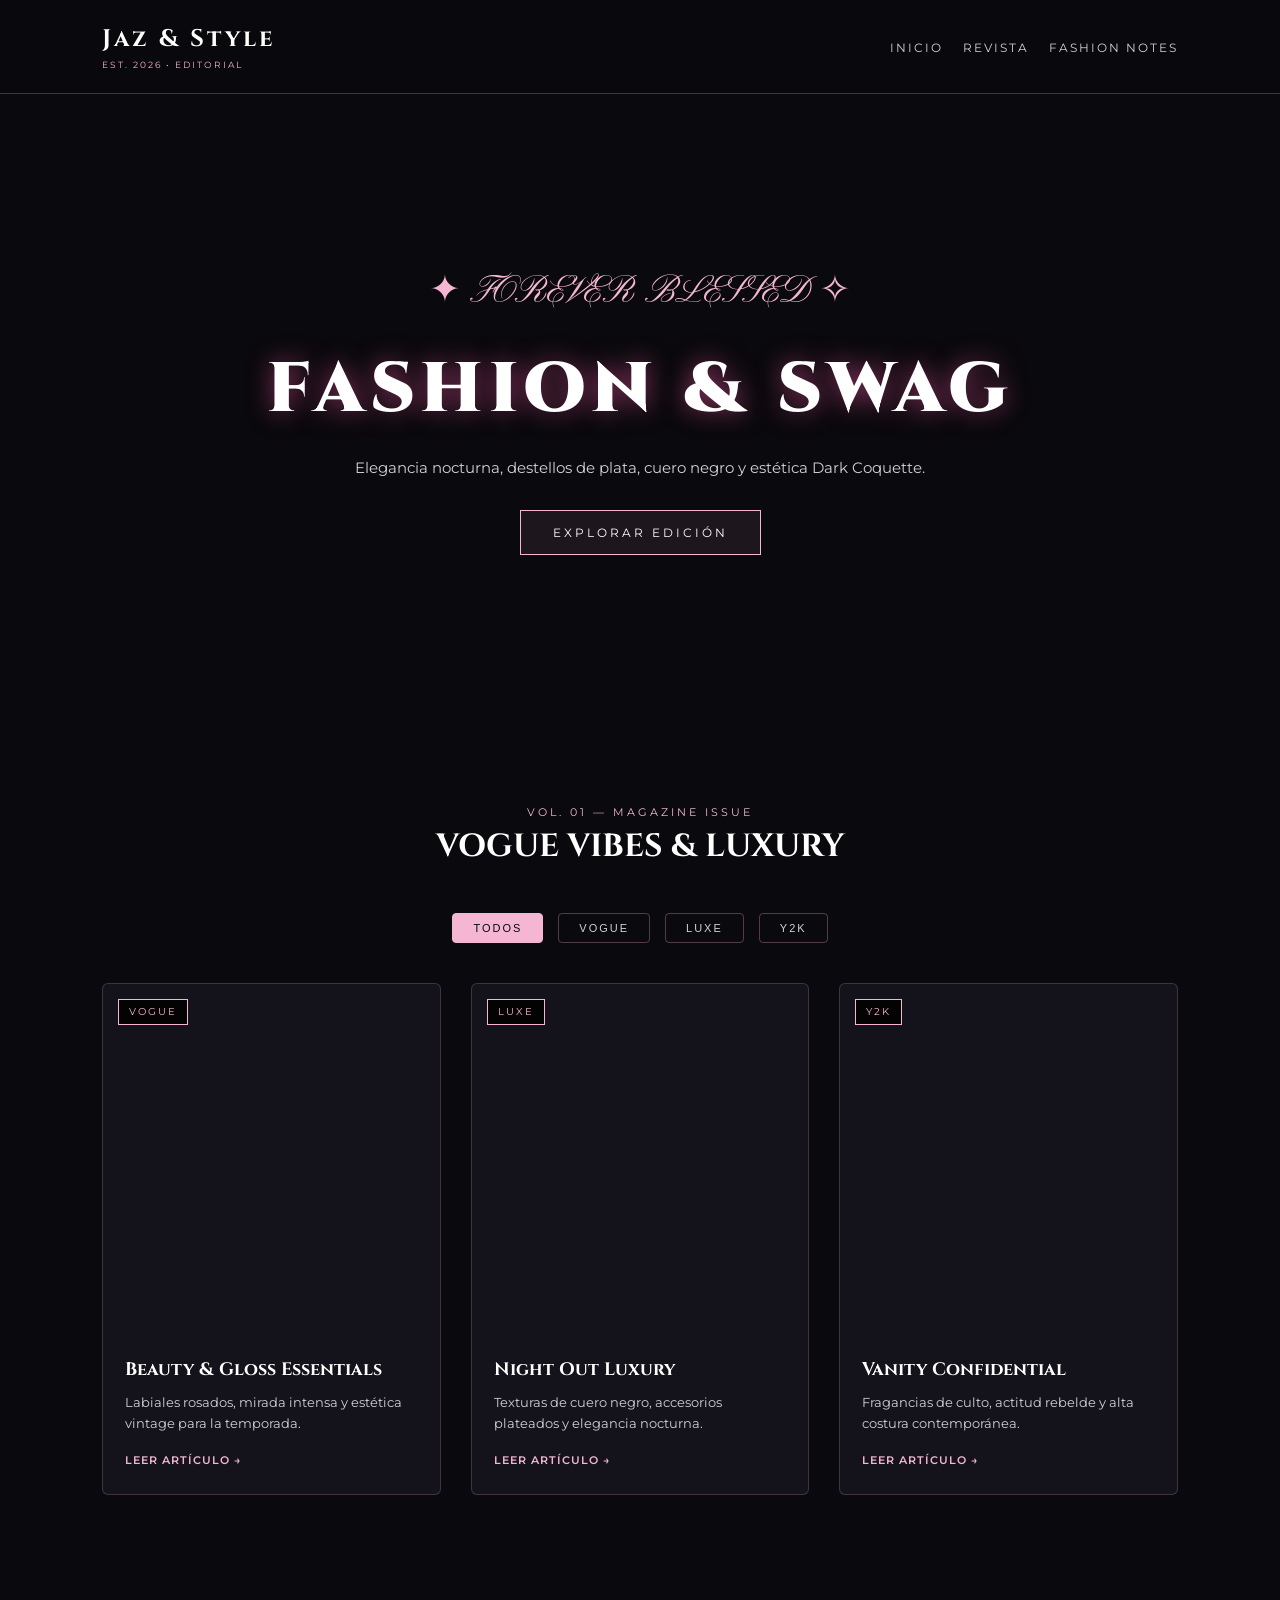
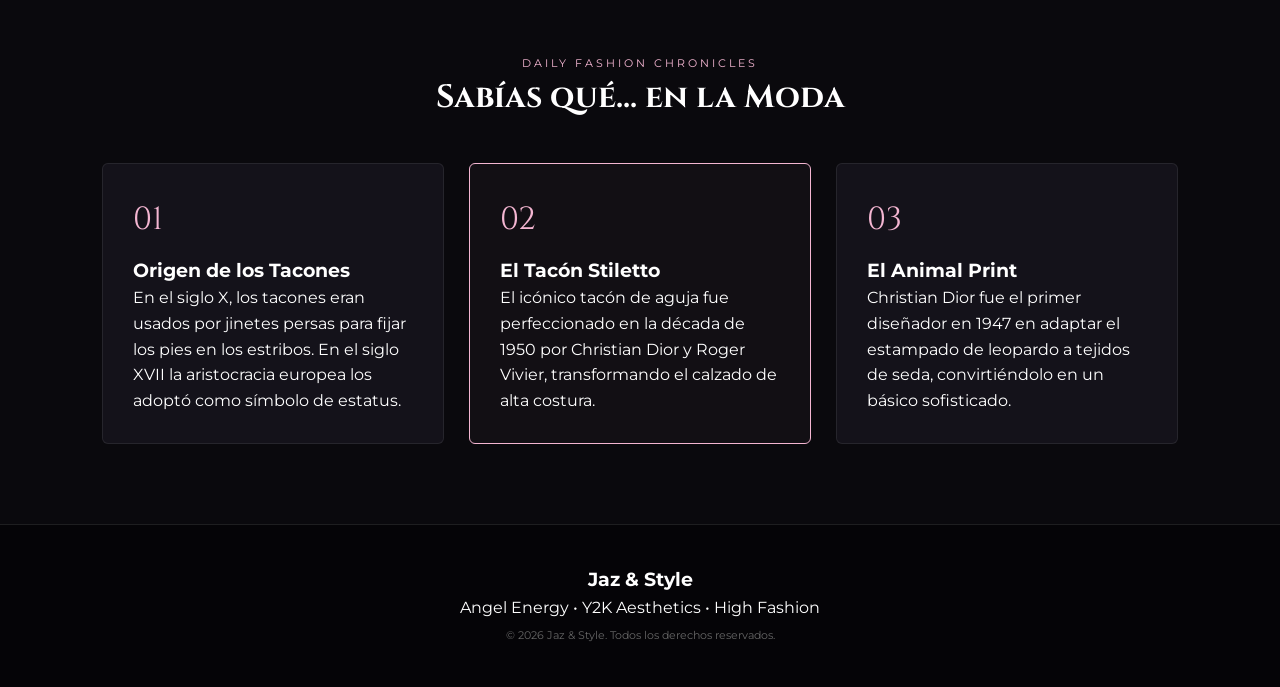
==== index.html @ 1ca47b01 "Primer commit - Jaz & Style" ====
<!DOCTYPE html>
<html lang="es">
<head>
    <meta charset="UTF-8">
    <meta name="viewport" content="width=device-width, initial-scale=1.0">
    <title>Jaz & Style | Editorial & Luxe</title>
    <link rel="stylesheet" href="estilos.css">
</head>
<body>

    <!-- NAVEGACIÓN -->
    <header>
        <div class="brand">
            <h2>Jaz & Style</h2>
            <span>EST. 2026 • EDITORIAL</span>
        </div>
        <nav>
            <ul>
                <li><a href="index.html">Inicio</a></li>
                <li><a href="#editorial">Revista</a></li>
                <li><a href="#fashion-facts">Fashion Notes</a></li>
            </ul>
        </nav>
    </header>

    <!-- HERO BANNER -->
    <section id="hero" class="hero">
        <div class="hero-content">
            <span class="tagline">✦ FOREVER BLESSED ✧</span>
            <h1>FASHION & SWAG</h1>
            <p>Elegancia nocturna, destellos de plata, cuero negro y estética Dark Coquette.</p>
            <a href="#editorial" class="btn-luxe">Explorar Edición</a>
        </div>
    </section>

    <!-- SECCIÓN REVISTA CON ENLACES FUNCIONALES -->
    <section id="editorial" class="editorial">
        <div class="section-title">
            <span>VOL. 01 — MAGAZINE ISSUE</span>
            <h2>VOGUE VIBES & LUXURY</h2>
        </div>

        <!-- Filtros interactivos -->
        <div class="filter-container">
            <button class="filter-btn active" data-filter="all">Todos</button>
            <button class="filter-btn" data-filter="vogue">Vogue</button>
            <button class="filter-btn" data-filter="luxe">Luxe</button>
            <button class="filter-btn" data-filter="y2k">Y2K</button>
        </div>

        <div class="editorial-grid">
            <!-- TARJETA 1 -->
            <article class="card-magazine" data-category="vogue">
                <a href="articulo-beauty.html" class="card-link">
                    <div class="tag-vogue">VOGUE</div>
                    <div class="card-img" style="background-image: url('https://images.unsplash.com/photo-1596462502278-27bfdc403348?q=80&w=800');"></div>
                    <div class="card-info">
                        <h3>Beauty & Gloss Essentials</h3>
                        <p>Labiales rosados, mirada intensa y estética vintage para la temporada.</p>
                        <span class="read-more">Leer artículo →</span>
                    </div>
                </a>
            </article>

            <!-- TARJETA 2 -->
            <article class="card-magazine" data-category="luxe">
                <a href="articulo-luxury.html" class="card-link">
                    <div class="tag-vogue">LUXE</div>
                    <div class="card-img" style="background-image: url('https://images.unsplash.com/photo-1584917865442-de89df76afd3?q=80&w=800');"></div>
                    <div class="card-info">
                        <h3>Night Out Luxury</h3>
                        <p>Texturas de cuero negro, accesorios plateados y elegancia nocturna.</p>
                        <span class="read-more">Leer artículo →</span>
                    </div>
                </a>
            </article>

            <!-- TARJETA 3 -->
            <article class="card-magazine" data-category="y2k">
                <a href="articulo-vanity.html" class="card-link">
                    <div class="tag-vogue">Y2K</div>
                    <div class="card-img" style="background-image: url('https://images.unsplash.com/photo-1547887537-6158d64c35b3?q=80&w=800');"></div>
                    <div class="card-info">
                        <h3>Vanity Confidential</h3>
                        <p>Fragancias de culto, actitud rebelde y alta costura contemporánea.</p>
                        <span class="read-more">Leer artículo →</span>
                    </div>
                </a>
            </article>
        </div>
    </section>

    <!-- FASHION FACTS -->
    <section id="fashion-facts" class="fashion-facts">
        <div class="section-title">
            <span>DAILY FASHION CHRONICLES</span>
            <h2>Sabías qué... en la Moda</h2>
        </div>

        <div class="facts-container">
            <div class="fact-card">
                <div class="fact-number">01</div>
                <h3>Origen de los Tacones</h3>
                <p>En el siglo X, los tacones eran usados por jinetes persas para fijar los pies en los estribos. En el siglo XVII la aristocracia europea los adoptó como símbolo de estatus.</p>
            </div>

            <div class="fact-card highlight">
                <div class="fact-number">02</div>
                <h3>El Tacón Stiletto</h3>
                <p>El icónico tacón de aguja fue perfeccionado en la década de 1950 por Christian Dior y Roger Vivier, transformando el calzado de alta costura.</p>
            </div>

            <div class="fact-card">
                <div class="fact-number">03</div>
                <h3>El Animal Print</h3>
                <p>Christian Dior fue el primer diseñador en 1947 en adaptar el estampado de leopardo a tejidos de seda, convirtiéndolo en un básico sofisticado.</p>
            </div>
        </div>
    </section>

    <!-- FOOTER -->
    <footer>
        <h3>Jaz & Style</h3>
        <p>Angel Energy • Y2K Aesthetics • High Fashion</p>
        <span class="copy">&copy; 2026 Jaz & Style. Todos los derechos reservados.</span>
    </footer>

    <script src="script.js"></script>
</body>
</html>
---- estilos.css ----
@import url('https://fonts.googleapis.com/css2?family=Cinzel:wght@500;700;900&family=Montserrat:wght@300;400;600;700&family=Pinyon+Script&display=swap');

:root {
    --bg-dark: #0a090d;
    --bg-card: #14121a;
    --accent-pink: #f4b6d2;
    --text-white: #ffffff;
    --text-gray: #d1d1d6;
}

* {
    margin: 0;
    padding: 0;
    box-sizing: border-box;
}

body {
    background-color: var(--bg-dark);
    color: var(--text-white);
    font-family: 'Montserrat', sans-serif;
    line-height: 1.6;
}

/* Header */
header {
    display: flex;
    justify-content: space-between;
    align-items: center;
    padding: 20px 8%;
    background: rgba(10, 9, 13, 0.95);
    position: sticky;
    top: 0;
    z-index: 100;
    border-bottom: 1px solid rgba(244, 182, 210, 0.25);
}

.brand h2 {
    font-family: 'Cinzel', serif;
    font-size: 24px;
    letter-spacing: 3px;
}

.brand span {
    font-size: 9px;
    letter-spacing: 2px;
    color: var(--accent-pink);
    display: block;
}

nav ul {
    display: flex;
    list-style: none;
    gap: 20px;
}

nav a {
    color: var(--text-gray);
    text-decoration: none;
    font-size: 12px;
    text-transform: uppercase;
    letter-spacing: 2px;
    transition: 0.3s;
}

nav a:hover {
    color: var(--accent-pink);
}

/* Hero Section */
.hero {
    height: 70vh;
    display: flex;
    align-items: center;
    justify-content: center;
    text-align: center;
    background: linear-gradient(180deg, rgba(10,9,13,0.4) 0%, rgba(10,9,13,1) 100%), 
                url('https://images.unsplash.com/photo-1518895949257-7621c3c786d7?q=80&w=1600') center/cover;
    padding: 0 20px;
}

.hero-content .tagline {
    font-family: 'Pinyon Script', cursive;
    font-size: 38px;
    color: var(--accent-pink);
    display: block;
}

.hero-content h1 {
    font-family: 'Cinzel', serif;
    font-size: clamp(36px, 6vw, 70px);
    font-weight: 900;
    letter-spacing: 6px;
    text-shadow: 0 0 25px rgba(224, 82, 151, 0.6);
    margin: 10px 0;
}

.hero-content p {
    color: var(--text-gray);
    font-size: 15px;
    max-width: 600px;
    margin: 0 auto 30px;
}

.btn-luxe {
    display: inline-block;
    padding: 12px 32px;
    border: 1px solid var(--accent-pink);
    color: var(--text-white);
    text-decoration: none;
    font-size: 12px;
    letter-spacing: 3px;
    text-transform: uppercase;
    background: rgba(244, 182, 210, 0.08);
    transition: 0.3s;
}

.btn-luxe:hover {
    background: var(--accent-pink);
    color: var(--bg-dark);
    box-shadow: 0 0 20px rgba(244, 182, 210, 0.4);
}

/* Sección Revista */
.editorial, .fashion-facts {
    padding: 80px 8%;
}

.section-title {
    text-align: center;
    margin-bottom: 40px;
}

.section-title span {
    font-size: 11px;
    letter-spacing: 3px;
    color: var(--accent-pink);
    display: block;
}

.section-title h2 {
    font-family: 'Cinzel', serif;
    font-size: 32px;
}

/* Filtros */
.filter-container {
    display: flex;
    justify-content: center;
    gap: 15px;
    margin-bottom: 40px;
}

.filter-btn {
    background: transparent;
    border: 1px solid rgba(244, 182, 210, 0.3);
    color: var(--text-gray);
    padding: 8px 20px;
    font-size: 11px;
    letter-spacing: 2px;
    text-transform: uppercase;
    cursor: pointer;
    border-radius: 4px;
    transition: 0.3s;
}

.filter-btn:hover, .filter-btn.active {
    background: var(--accent-pink);
    color: var(--bg-dark);
    border-color: var(--accent-pink);
}

/* Tarjetas y Enlaces */
.editorial-grid {
    display: grid;
    grid-template-columns: repeat(auto-fit, minmax(280px, 1fr));
    gap: 30px;
}

.card-magazine {
    background: var(--bg-card);
    border: 1px solid rgba(244, 182, 210, 0.2);
    border-radius: 6px;
    overflow: hidden;
    position: relative;
    transition: transform 0.3s, border-color 0.3s;
}

.card-magazine:hover {
    transform: translateY(-6px);
    border-color: var(--accent-pink);
}

.card-link {
    text-decoration: none;
    color: inherit;
    display: block;
}

.card-img {
    height: 350px;
    background-size: cover;
    background-position: center;
}

.tag-vogue {
    position: absolute;
    top: 15px;
    left: 15px;
    background: rgba(0, 0, 0, 0.85);
    color: var(--accent-pink);
    font-size: 10px;
    padding: 4px 10px;
    letter-spacing: 2px;
    border: 1px solid var(--accent-pink);
    display: inline-block;
}

.card-info {
    padding: 22px;
}

.card-info h3 {
    font-family: 'Cinzel', serif;
    font-size: 18px;
    margin-bottom: 8px;
}

.card-info p {
    color: var(--text-gray);
    font-size: 13px;
    margin-bottom: 12px;
}

.read-more {
    font-size: 11px;
    color: var(--accent-pink);
    text-transform: uppercase;
    letter-spacing: 1px;
    font-weight: 600;
}

/* Fashion Facts */
.facts-container {
    display: grid;
    grid-template-columns: repeat(auto-fit, minmax(260px, 1fr));
    gap: 25px;
}

.fact-card {
    background: var(--bg-card);
    padding: 30px;
    border: 1px solid rgba(255, 255, 255, 0.08);
    border-radius: 6px;
}

.fact-card.highlight {
    border-color: var(--accent-pink);
    background: rgba(244, 182, 210, 0.03);
}

.fact-number {
    font-family: 'Cinzel', serif;
    font-size: 32px;
    color: var(--accent-pink);
    margin-bottom: 10px;
}

/* Estilos de Pagina de Articulo Individual */
.article-container {
    max-width: 800px;
    margin: 50px auto;
    padding: 0 20px;
}

.article-title {
    font-family: 'Cinzel', serif;
    font-size: 38px;
    margin-top: 15px;
}

.article-subtitle {
    color: var(--text-gray);
    font-size: 13px;
    margin-bottom: 25px;
}

.article-hero-img {
    width: 100%;
    height: 450px;
    background-size: cover;
    background-position: center;
    border-radius: 8px;
    border: 1px solid rgba(244, 182, 210, 0.3);
    margin-bottom: 35px;
}

.article-body {
    font-size: 16px;
    line-height: 1.8;
    color: #e0e0e0;
    margin-bottom: 40px;
}

.article-body .lead {
    font-size: 19px;
    font-weight: 600;
    color: var(--accent-pink);
    margin-bottom: 20px;
}

.article-body h2 {
    font-family: 'Cinzel', serif;
    font-size: 24px;
    margin: 30px 0 10px;
    color: var(--text-white);
}

/* Footer */
footer {
    text-align: center;
    padding: 40px 20px;
    border-top: 1px solid rgba(255, 255, 255, 0.1);
    background: #050407;
}

footer .copy {
    color: #666;
    font-size: 11px;
}
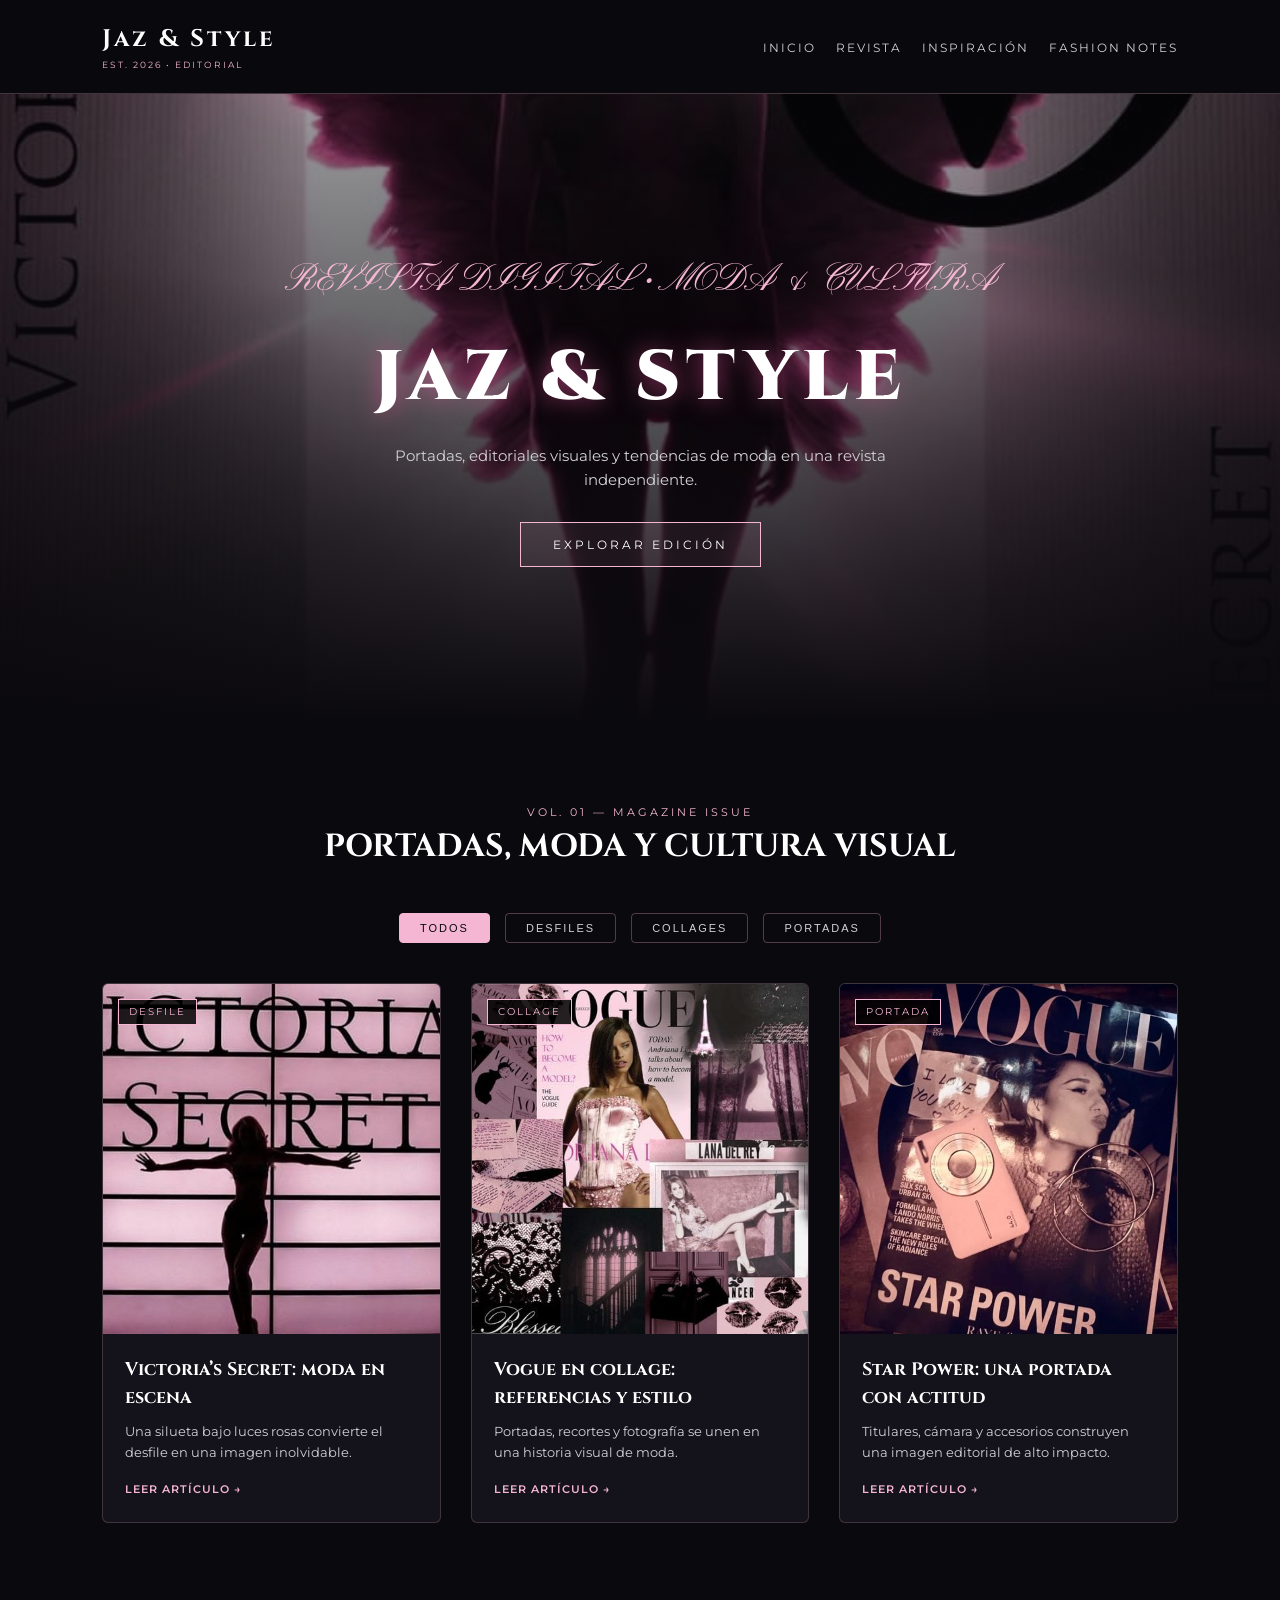
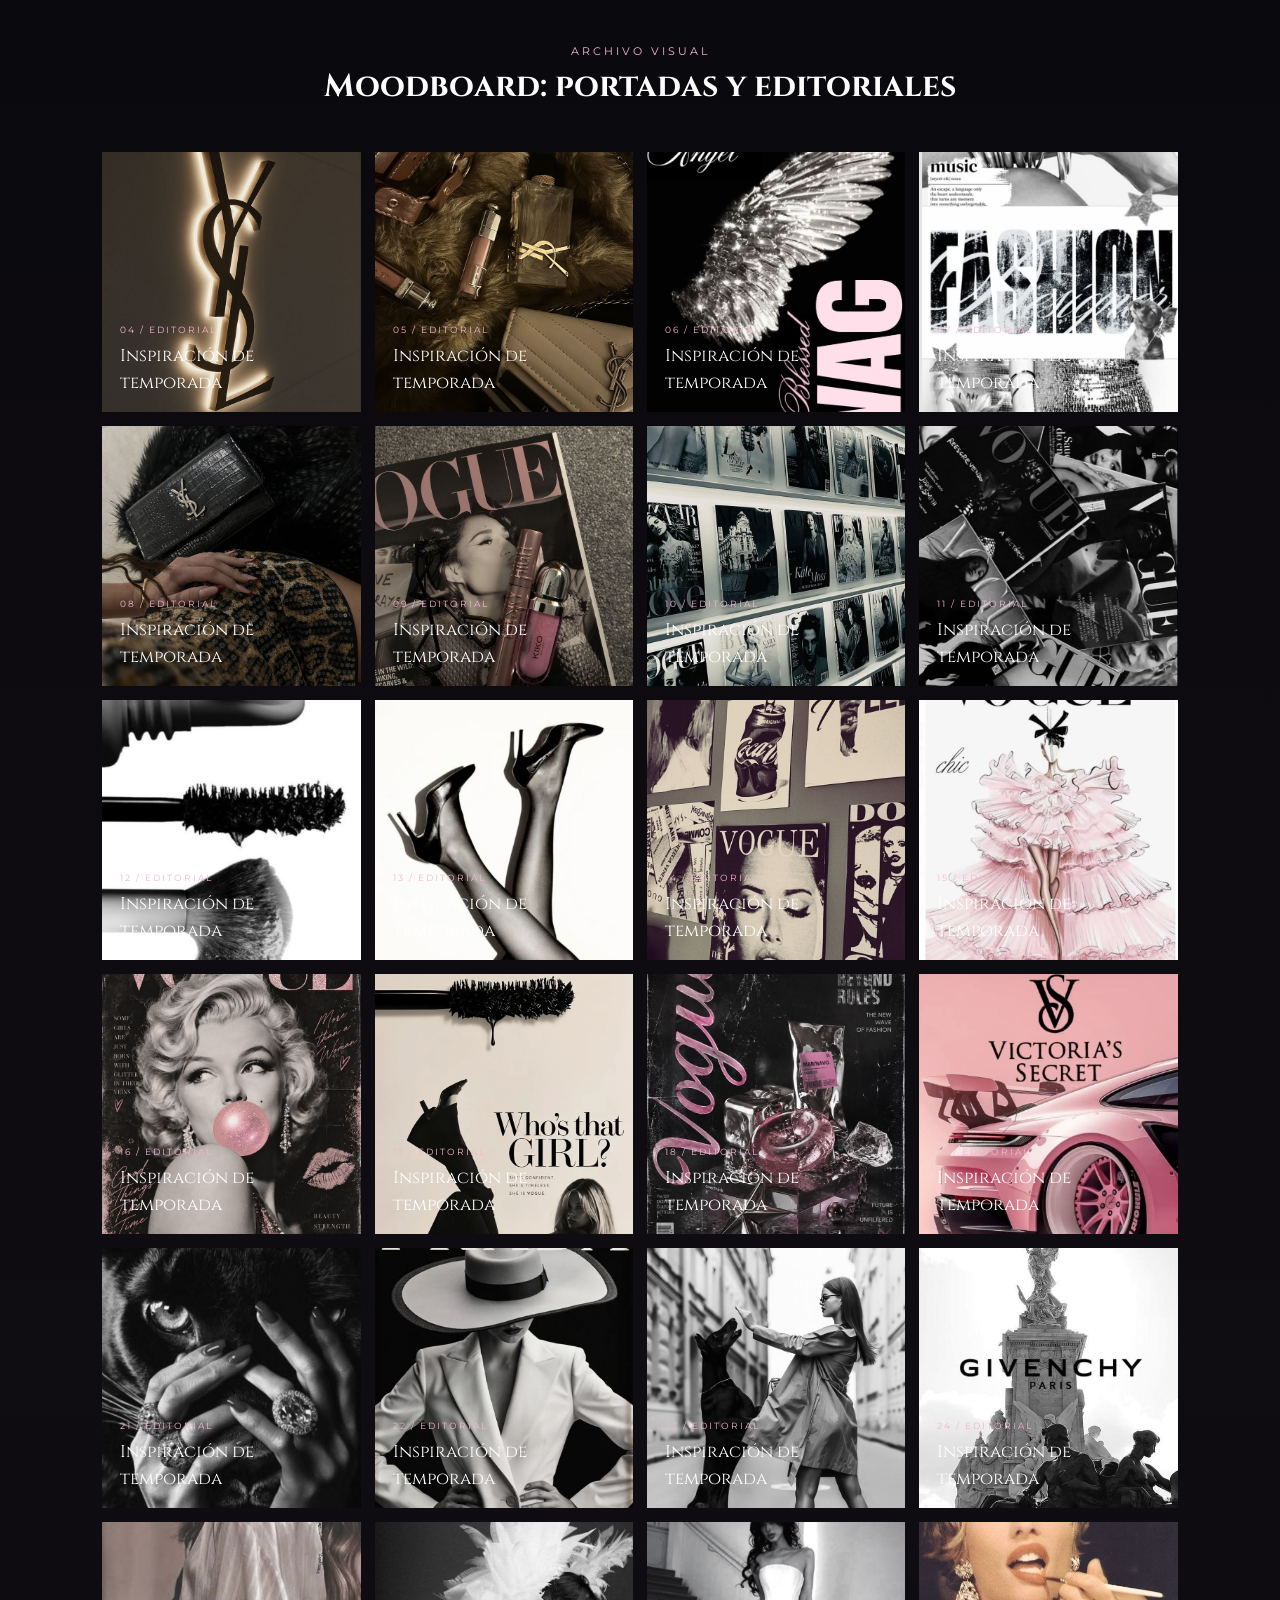
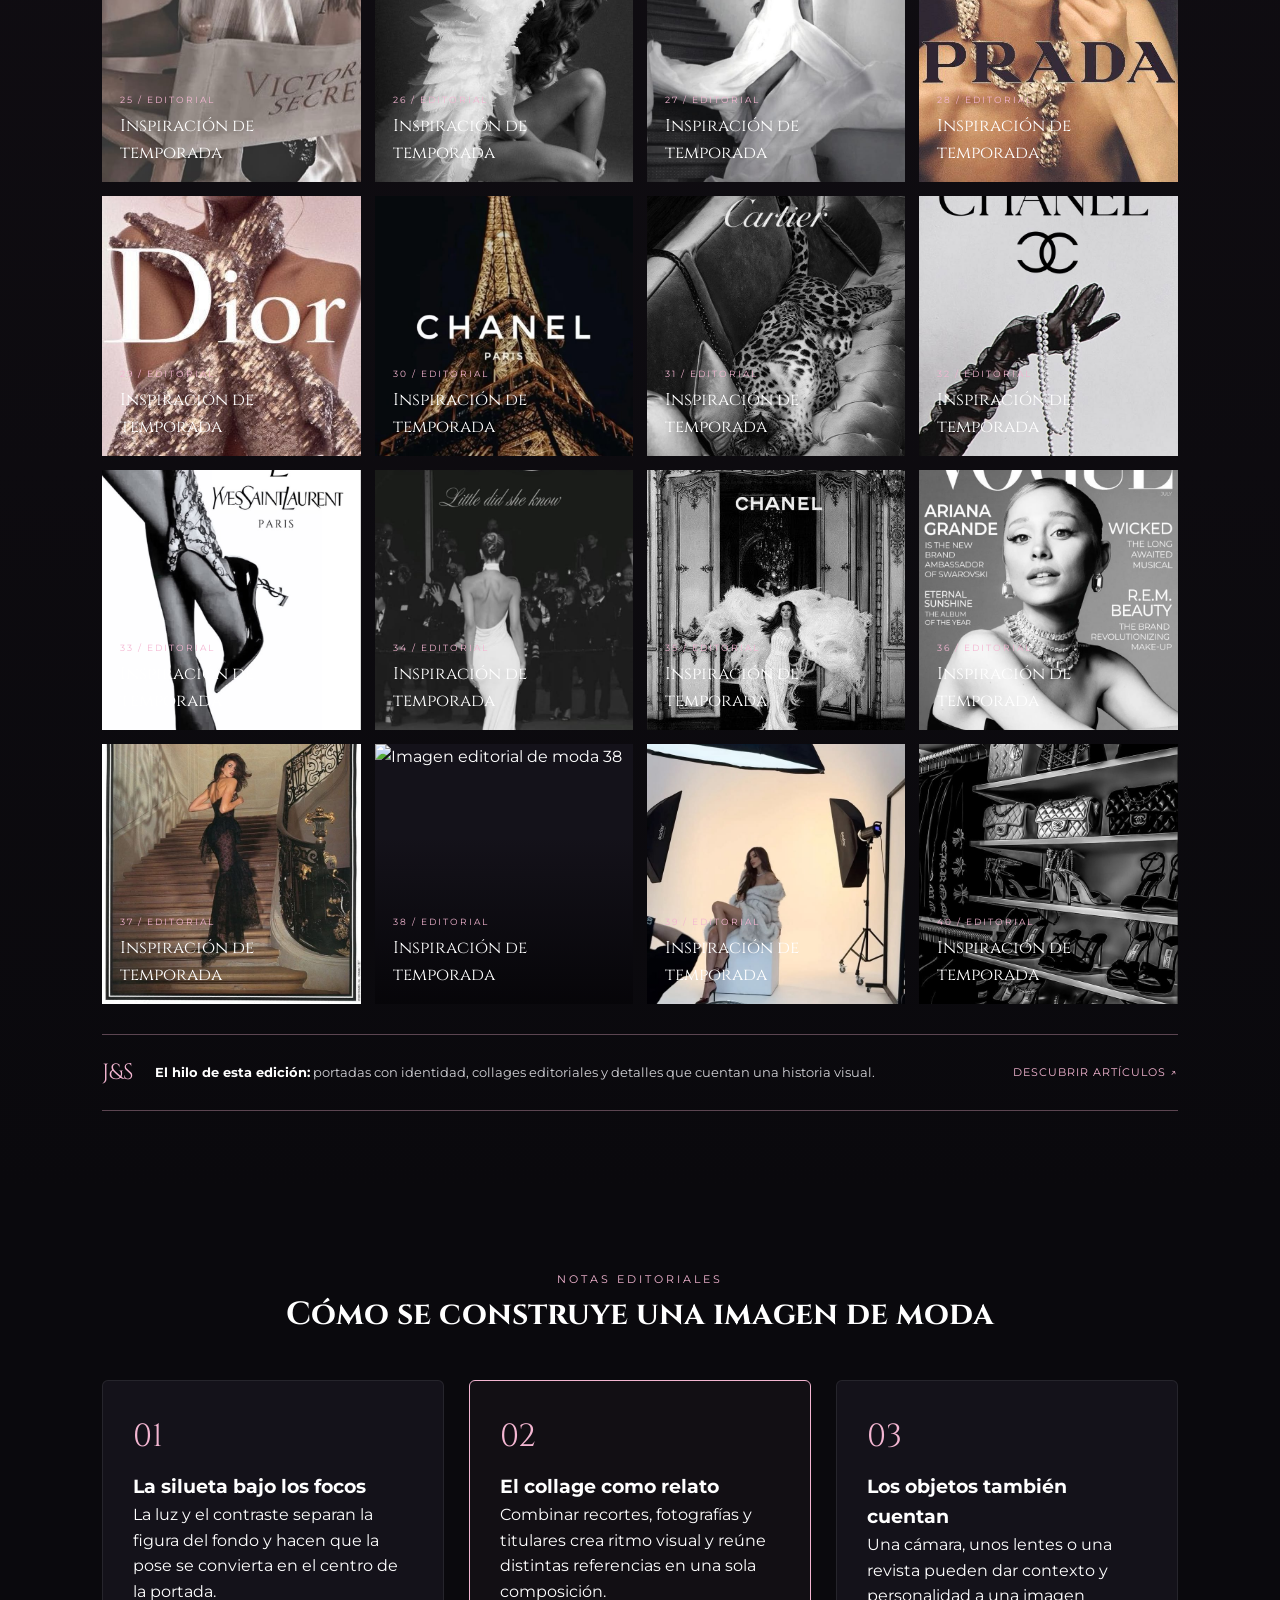
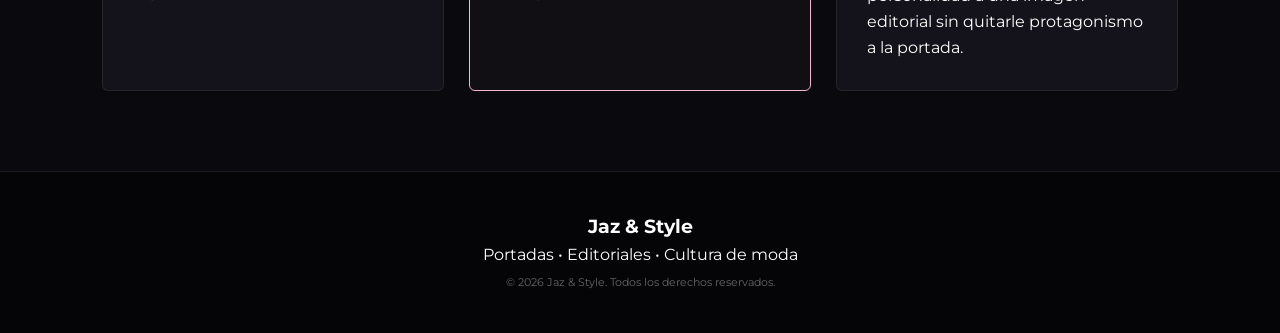
==== commit 2fd70892: "Actualizar sitio Jaz Style" ====
--- a/index.html
+++ b/index.html
@@ -18,6 +18,7 @@
             <ul>
                 <li><a href="index.html">Inicio</a></li>
                 <li><a href="#editorial">Revista</a></li>
+                <li><a href="#inspiracion">Inspiración</a></li>
                 <li><a href="#fashion-facts">Fashion Notes</a></li>
             </ul>
         </nav>
@@ -26,9 +27,9 @@
     <!-- HERO BANNER -->
     <section id="hero" class="hero">
         <div class="hero-content">
-            <span class="tagline">✦ FOREVER BLESSED ✧</span>
-            <h1>FASHION & SWAG</h1>
-            <p>Elegancia nocturna, destellos de plata, cuero negro y estética Dark Coquette.</p>
+            <span class="tagline">REVISTA DIGITAL • MODA & CULTURA</span>
+            <h1>JAZ & STYLE</h1>
+            <p>Portadas, editoriales visuales y tendencias de moda en una revista independiente.</p>
             <a href="#editorial" class="btn-luxe">Explorar Edición</a>
         </div>
     </section>
@@ -37,52 +38,52 @@
     <section id="editorial" class="editorial">
         <div class="section-title">
             <span>VOL. 01 — MAGAZINE ISSUE</span>
-            <h2>VOGUE VIBES & LUXURY</h2>
+            <h2>PORTADAS, MODA Y CULTURA VISUAL</h2>
         </div>
 
         <!-- Filtros interactivos -->
         <div class="filter-container">
-            <button class="filter-btn active" data-filter="all">Todos</button>
-            <button class="filter-btn" data-filter="vogue">Vogue</button>
-            <button class="filter-btn" data-filter="luxe">Luxe</button>
-            <button class="filter-btn" data-filter="y2k">Y2K</button>
+            <button class="filter-btn active" data-filter="all" aria-pressed="true">Todos</button>
+            <button class="filter-btn" data-filter="desfile" aria-pressed="false">Desfiles</button>
+            <button class="filter-btn" data-filter="collage" aria-pressed="false">Collages</button>
+            <button class="filter-btn" data-filter="portada" aria-pressed="false">Portadas</button>
         </div>
 
         <div class="editorial-grid">
             <!-- TARJETA 1 -->
-            <article class="card-magazine" data-category="vogue">
+            <article class="card-magazine" data-category="desfile">
                 <a href="articulo-beauty.html" class="card-link">
-                    <div class="tag-vogue">VOGUE</div>
-                    <div class="card-img" style="background-image: url('https://images.unsplash.com/photo-1596462502278-27bfdc403348?q=80&w=800');"></div>
+                    <div class="tag-vogue">DESFILE</div>
+                    <div class="card-img" style="background-image: url('img/1m.jpeg');"></div>
                     <div class="card-info">
-                        <h3>Beauty & Gloss Essentials</h3>
-                        <p>Labiales rosados, mirada intensa y estética vintage para la temporada.</p>
+                        <h3>Victoria’s Secret: moda en escena</h3>
+                        <p>Una silueta bajo luces rosas convierte el desfile en una imagen inolvidable.</p>
                         <span class="read-more">Leer artículo →</span>
                     </div>
                 </a>
             </article>
 
             <!-- TARJETA 2 -->
-            <article class="card-magazine" data-category="luxe">
+            <article class="card-magazine" data-category="collage">
                 <a href="articulo-luxury.html" class="card-link">
-                    <div class="tag-vogue">LUXE</div>
-                    <div class="card-img" style="background-image: url('https://images.unsplash.com/photo-1584917865442-de89df76afd3?q=80&w=800');"></div>
+                    <div class="tag-vogue">COLLAGE</div>
+                    <div class="card-img" style="background-image: url('img/2m.jpeg');"></div>
                     <div class="card-info">
-                        <h3>Night Out Luxury</h3>
-                        <p>Texturas de cuero negro, accesorios plateados y elegancia nocturna.</p>
+                        <h3>Vogue en collage: referencias y estilo</h3>
+                        <p>Portadas, recortes y fotografía se unen en una historia visual de moda.</p>
                         <span class="read-more">Leer artículo →</span>
                     </div>
                 </a>
             </article>
 
             <!-- TARJETA 3 -->
-            <article class="card-magazine" data-category="y2k">
+            <article class="card-magazine" data-category="portada">
                 <a href="articulo-vanity.html" class="card-link">
-                    <div class="tag-vogue">Y2K</div>
-                    <div class="card-img" style="background-image: url('https://images.unsplash.com/photo-1547887537-6158d64c35b3?q=80&w=800');"></div>
+                    <div class="tag-vogue">PORTADA</div>
+                    <div class="card-img" style="background-image: url('img/3m.jpeg');"></div>
                     <div class="card-info">
-                        <h3>Vanity Confidential</h3>
-                        <p>Fragancias de culto, actitud rebelde y alta costura contemporánea.</p>
+                        <h3>Star Power: una portada con actitud</h3>
+                        <p>Titulares, cámara y accesorios construyen una imagen editorial de alto impacto.</p>
                         <span class="read-more">Leer artículo →</span>
                     </div>
                 </a>
@@ -90,30 +91,176 @@
         </div>
     </section>
 
+    <section class="moodboard" id="inspiracion" aria-labelledby="moodboard-title">
+        <div class="section-title">
+            <span>ARCHIVO VISUAL</span>
+            <h2 id="moodboard-title">Moodboard: portadas y editoriales</h2>
+        </div>
+
+        <div class="moodboard-grid">
+            <figure class="moodboard-item">
+                <button class="moodboard-trigger" type="button" aria-label="Ampliar portada de desfile">
+                    <img src="img/1m.jpeg" alt="Silueta frente a una escenografía rosa de Victoria’s Secret" loading="lazy">
+                    <figcaption><span>01 / DESFILE</span>Victoria’s Secret bajo los focos</figcaption>
+                </button>
+            </figure>
+            <figure class="moodboard-item">
+                <button class="moodboard-trigger" type="button" aria-label="Ampliar collage editorial">
+                    <img src="img/2m.jpeg" alt="Collage editorial con portadas, recortes y una modelo" loading="lazy">
+                    <figcaption><span>02 / COLLAGE</span>Referencias de moda</figcaption>
+                </button>
+            </figure>
+            <figure class="moodboard-item">
+                <button class="moodboard-trigger" type="button" aria-label="Ampliar portada Star Power">
+                    <img src="img/3m.jpeg" alt="Portada editorial Star Power con cámara y gafas" loading="lazy">
+                    <figcaption><span>03 / PORTADA</span>Star Power</figcaption>
+                </button>
+            </figure>
+            <figure class="moodboard-item">
+                <button class="moodboard-trigger" type="button" aria-label="Ampliar foto: Tu estilo, tus reglas">
+                    <img src="img/4m.jpeg" alt="Imagen editorial de la colección" loading="lazy">
+                    <figcaption><span>04 / EDITORIAL</span>Inspiración de temporada</figcaption>
+                </button>
+            </figure>
+            <figure class="moodboard-item">
+                <button class="moodboard-trigger" type="button" aria-label="Ampliar foto: Detalles que destacan">
+                    <img src="img/5m.jpeg" alt="Imagen editorial de la colección" loading="lazy">
+                    <figcaption><span>05 / DETALLES</span>Pequeños acentos</figcaption>
+                </button>
+            </figure>
+            <figure class="moodboard-item">
+                <button class="moodboard-trigger" type="button" aria-label="Ampliar foto: Contrastes de temporada">
+                    <img src="img/6m.jpeg" alt="Imagen editorial de la colección" loading="lazy">
+                    <figcaption><span>06 / ESTILO</span>Una nueva perspectiva</figcaption>
+                </button>
+            </figure>
+            <figure class="moodboard-item">
+                <button class="moodboard-trigger" type="button" aria-label="Ampliar foto editorial 7">
+                    <img src="img/7m.jpeg" alt="Imagen editorial de moda, número 7" loading="lazy">
+                    <figcaption><span>07 / EDITORIAL</span>Inspiración de temporada</figcaption>
+                </button>
+            </figure>
+            <figure class="moodboard-item">
+                <button class="moodboard-trigger" type="button" aria-label="Ampliar foto editorial 8">
+                    <img src="img/8m.jpeg" alt="Imagen editorial de moda, número 8" loading="lazy">
+                    <figcaption><span>08 / EDITORIAL</span>Detalles con carácter</figcaption>
+                </button>
+            </figure>
+            <figure class="moodboard-item">
+                <button class="moodboard-trigger" type="button" aria-label="Ampliar foto editorial 9">
+                    <img src="img/9m.jpeg" alt="Imagen editorial de moda, número 9" loading="lazy">
+                    <figcaption><span>09 / EDITORIAL</span>Una idea para combinar</figcaption>
+                </button>
+            </figure>
+            <figure class="moodboard-item">
+                <button class="moodboard-trigger" type="button" aria-label="Ampliar foto editorial 10">
+                    <img src="img/10m.jpeg" alt="Imagen editorial de moda, número 10" loading="lazy">
+                    <figcaption><span>10 / EDITORIAL</span>Claves de estilo</figcaption>
+                </button>
+            </figure>
+            <figure class="moodboard-item">
+                <button class="moodboard-trigger" type="button" aria-label="Ampliar foto editorial 11">
+                    <img src="img/11m.jpeg" alt="Imagen editorial de moda, número 11" loading="lazy">
+                    <figcaption><span>11 / EDITORIAL</span>Selección de temporada</figcaption>
+                </button>
+            </figure>
+            <figure class="moodboard-item">
+                <button class="moodboard-trigger" type="button" aria-label="Ampliar foto editorial 12">
+                    <img src="img/12m.jpeg" alt="Imagen editorial de moda, número 12" loading="lazy">
+                    <figcaption><span>12 / EDITORIAL</span>Una mirada diferente</figcaption>
+                </button>
+            </figure>
+            <figure class="moodboard-item">
+                <button class="moodboard-trigger" type="button" aria-label="Ampliar foto editorial 13">
+                    <img src="img/13m.jpeg" alt="Imagen editorial de moda, número 13" loading="lazy">
+                    <figcaption><span>13 / EDITORIAL</span>Texturas y formas</figcaption>
+                </button>
+            </figure>
+            <figure class="moodboard-item">
+                <button class="moodboard-trigger" type="button" aria-label="Ampliar foto editorial 14">
+                    <img src="img/14m.jpeg" alt="Imagen editorial de moda, número 14" loading="lazy">
+                    <figcaption><span>14 / EDITORIAL</span>Esenciales del look</figcaption>
+                </button>
+            </figure>
+            <figure class="moodboard-item">
+                <button class="moodboard-trigger" type="button" aria-label="Ampliar foto editorial 15">
+                    <img src="img/15m.jpeg" alt="Imagen editorial de moda, número 15" loading="lazy">
+                    <figcaption><span>15 / EDITORIAL</span>Notas de inspiración</figcaption>
+                </button>
+            </figure>
+            <figure class="moodboard-item">
+                <button class="moodboard-trigger" type="button" aria-label="Ampliar foto editorial 16">
+                    <img src="img/16m.jpeg" alt="Imagen editorial de moda, número 16" loading="lazy">
+                    <figcaption><span>16 / EDITORIAL</span>Toques personales</figcaption>
+                </button>
+            </figure>
+            <figure class="moodboard-item">
+                <button class="moodboard-trigger" type="button" aria-label="Ampliar foto editorial 17">
+                    <img src="img/17m.jpeg" alt="Imagen editorial de moda, número 17" loading="lazy">
+                    <figcaption><span>17 / EDITORIAL</span>Selección de la revista</figcaption>
+                </button>
+            </figure>
+            <figure class="moodboard-item">
+                <button class="moodboard-trigger" type="button" aria-label="Ampliar foto editorial 18">
+                    <img src="img/18m.jpeg" alt="Imagen editorial de moda, número 18" loading="lazy">
+                    <figcaption><span>18 / EDITORIAL</span>El detalle final</figcaption>
+                </button>
+            </figure>
+            <figure class="moodboard-item">
+                <button class="moodboard-trigger" type="button" aria-label="Ampliar foto editorial 19">
+                    <img src="img/19m.jpeg" alt="Imagen editorial de moda, número 19" loading="lazy">
+                    <figcaption><span>19 / EDITORIAL</span>Estilo en imágenes</figcaption>
+                </button>
+            </figure>
+            <figure class="moodboard-item">
+                <button class="moodboard-trigger" type="button" aria-label="Ampliar foto editorial 20">
+                    <img src="img/20m.jpeg" alt="Imagen editorial de moda, número 20" loading="lazy">
+                    <figcaption><span>20 / EDITORIAL</span>Fin de la selección</figcaption>
+                </button>
+            </figure>
+        </div>
+
+        <aside class="trend-note">
+            <span class="trend-note-mark">J&S</span>
+            <p><strong>El hilo de esta edición:</strong> portadas con identidad, collages editoriales y detalles que cuentan una historia visual.</p>
+            <a href="#editorial">Descubrir artículos <span aria-hidden="true">↗</span></a>
+        </aside>
+    </section>
+
+    <dialog class="lightbox" id="moodboard-lightbox" aria-label="Galería de imágenes">
+        <button class="lightbox-close" type="button" aria-label="Cerrar imagen" title="Cerrar">&times;</button>
+        <button class="lightbox-nav" type="button" data-gallery-prev aria-label="Foto anterior" title="Foto anterior">&#8249;</button>
+        <figure class="lightbox-figure">
+            <img class="lightbox-image" src="" alt="">
+            <figcaption class="lightbox-caption"></figcaption>
+        </figure>
+        <button class="lightbox-nav" type="button" data-gallery-next aria-label="Foto siguiente" title="Foto siguiente">&#8250;</button>
+    </dialog>
+
     <!-- FASHION FACTS -->
     <section id="fashion-facts" class="fashion-facts">
         <div class="section-title">
-            <span>DAILY FASHION CHRONICLES</span>
-            <h2>Sabías qué... en la Moda</h2>
+            <span>NOTAS EDITORIALES</span>
+            <h2>Cómo se construye una imagen de moda</h2>
         </div>
 
         <div class="facts-container">
             <div class="fact-card">
                 <div class="fact-number">01</div>
-                <h3>Origen de los Tacones</h3>
-                <p>En el siglo X, los tacones eran usados por jinetes persas para fijar los pies en los estribos. En el siglo XVII la aristocracia europea los adoptó como símbolo de estatus.</p>
+                <h3>La silueta bajo los focos</h3>
+                <p>La luz y el contraste separan la figura del fondo y hacen que la pose se convierta en el centro de la portada.</p>
             </div>
 
             <div class="fact-card highlight">
                 <div class="fact-number">02</div>
-                <h3>El Tacón Stiletto</h3>
-                <p>El icónico tacón de aguja fue perfeccionado en la década de 1950 por Christian Dior y Roger Vivier, transformando el calzado de alta costura.</p>
+                <h3>El collage como relato</h3>
+                <p>Combinar recortes, fotografías y titulares crea ritmo visual y reúne distintas referencias en una sola composición.</p>
             </div>
 
             <div class="fact-card">
                 <div class="fact-number">03</div>
-                <h3>El Animal Print</h3>
-                <p>Christian Dior fue el primer diseñador en 1947 en adaptar el estampado de leopardo a tejidos de seda, convirtiéndolo en un básico sofisticado.</p>
+                <h3>Los objetos también cuentan</h3>
+                <p>Una cámara, unos lentes o una revista pueden dar contexto y personalidad a una imagen editorial sin quitarle protagonismo a la portada.</p>
             </div>
         </div>
     </section>
@@ -121,7 +268,7 @@
     <!-- FOOTER -->
     <footer>
         <h3>Jaz & Style</h3>
-        <p>Angel Energy • Y2K Aesthetics • High Fashion</p>
+        <p>Portadas • Editoriales • Cultura de moda</p>
         <span class="copy">&copy; 2026 Jaz & Style. Todos los derechos reservados.</span>
     </footer>
 
--- a/estilos.css
+++ b/estilos.css
@@ -74,7 +74,7 @@
     justify-content: center;
     text-align: center;
     background: linear-gradient(180deg, rgba(10,9,13,0.4) 0%, rgba(10,9,13,1) 100%), 
-                url('https://images.unsplash.com/photo-1518895949257-7621c3c786d7?q=80&w=1600') center/cover;
+                url('img/20m.jpeg') center/cover;
     padding: 0 20px;
 }
 
@@ -172,7 +172,7 @@
 /* Tarjetas y Enlaces */
 .editorial-grid {
     display: grid;
-    grid-template-columns: repeat(auto-fit, minmax(280px, 1fr));
+    grid-template-columns: repeat(auto-fit, minmax(min(100%, 280px), 1fr));
     gap: 30px;
 }
 
@@ -239,6 +239,200 @@
     font-weight: 600;
 }
 
+/* Moodboard editorial */
+.moodboard {
+    padding: 40px 8% 80px;
+    background: linear-gradient(180deg, var(--bg-dark), #100d12 48%, var(--bg-dark));
+}
+
+.moodboard-grid {
+    display: grid;
+    grid-template-columns: repeat(auto-fill, minmax(min(100%, 220px), 1fr));
+    grid-auto-rows: 260px;
+    gap: 14px;
+}
+
+.moodboard-item {
+    position: relative;
+    min-width: 0;
+    overflow: hidden;
+    background: var(--bg-card);
+}
+
+.moodboard-item::after {
+    content: "";
+    position: absolute;
+    inset: 35% 0 0;
+    background: linear-gradient(transparent, rgba(5, 4, 7, 0.9));
+    pointer-events: none;
+}
+
+.moodboard-item img {
+    width: 100%;
+    height: 100%;
+    display: block;
+    object-fit: cover;
+    transition: transform 0.6s ease;
+}
+
+.moodboard-item:hover img {
+    transform: scale(1.04);
+}
+
+.moodboard-trigger {
+    position: absolute;
+    inset: 0;
+    z-index: 1;
+    width: 100%;
+    height: 100%;
+    padding: 0;
+    border: 0;
+    background: transparent;
+    color: inherit;
+    font: inherit;
+    text-align: left;
+    cursor: zoom-in;
+}
+
+.moodboard-trigger:focus-visible,
+.lightbox button:focus-visible {
+    outline: 2px solid var(--accent-pink);
+    outline-offset: 3px;
+}
+
+.moodboard-item figcaption {
+    position: absolute;
+    z-index: 1;
+    right: 18px;
+    bottom: 16px;
+    left: 18px;
+    font-family: 'Cinzel', serif;
+    font-size: 17px;
+}
+
+.moodboard-item figcaption span {
+    display: block;
+    margin-bottom: 4px;
+    color: var(--accent-pink);
+    font-family: 'Montserrat', sans-serif;
+    font-size: 9px;
+    letter-spacing: 2px;
+}
+
+.trend-note {
+    display: flex;
+    align-items: center;
+    gap: 22px;
+    margin-top: 30px;
+    padding: 20px 0;
+    border-top: 1px solid rgba(244, 182, 210, 0.35);
+    border-bottom: 1px solid rgba(244, 182, 210, 0.35);
+}
+
+.trend-note-mark {
+    color: var(--accent-pink);
+    font-family: 'Cinzel', serif;
+    font-size: 22px;
+}
+
+.trend-note p {
+    flex: 1;
+    color: var(--text-gray);
+    font-size: 13px;
+}
+
+.trend-note p strong {
+    color: var(--text-white);
+}
+
+.trend-note a {
+    color: var(--accent-pink);
+    font-size: 11px;
+    letter-spacing: 1px;
+    text-decoration: none;
+    text-transform: uppercase;
+    white-space: nowrap;
+}
+
+.trend-note a:hover {
+    color: var(--text-white);
+}
+
+.lightbox:not([open]) {
+    display: none;
+}
+
+.lightbox[open] {
+    position: fixed;
+    display: grid;
+    grid-template-columns: 52px minmax(0, 1fr) 52px;
+    align-items: center;
+    gap: 10px;
+    width: min(1000px, calc(100% - 32px));
+    max-width: none;
+    max-height: calc(100% - 32px);
+    margin: auto;
+    padding: 48px 14px 14px;
+    overflow: auto;
+    border: 1px solid rgba(244, 182, 210, 0.6);
+    background: #0a090d;
+    color: var(--text-white);
+}
+
+.lightbox::backdrop {
+    background: rgba(5, 4, 7, 0.9);
+    backdrop-filter: blur(5px);
+}
+
+.lightbox-close {
+    position: absolute;
+    top: 8px;
+    right: 10px;
+    width: 36px;
+    height: 36px;
+    border: 1px solid rgba(244, 182, 210, 0.45);
+    background: transparent;
+    color: var(--text-white);
+    font-size: 24px;
+    cursor: pointer;
+}
+
+.lightbox-figure {
+    min-width: 0;
+    margin: 0;
+}
+
+.lightbox-image {
+    display: block;
+    width: 100%;
+    height: min(72vh, 720px);
+    object-fit: contain;
+}
+
+.lightbox-caption {
+    padding: 12px 8px 2px;
+    color: var(--text-gray);
+    font-family: 'Cinzel', serif;
+    text-align: center;
+}
+
+.lightbox-nav {
+    width: 44px;
+    height: 44px;
+    justify-self: center;
+    border: 1px solid rgba(244, 182, 210, 0.45);
+    background: transparent;
+    color: var(--accent-pink);
+    font-size: 30px;
+    line-height: 1;
+    cursor: pointer;
+}
+
+.lightbox-nav:hover,
+.lightbox-close:hover {
+    background: rgba(244, 182, 210, 0.14);
+}
+
 /* Fashion Facts */
 .facts-container {
     display: grid;
@@ -285,10 +479,10 @@
 }
 
 .article-hero-img {
+    display: block;
     width: 100%;
     height: 450px;
-    background-size: cover;
-    background-position: center;
+    object-fit: cover;
     border-radius: 8px;
     border: 1px solid rgba(244, 182, 210, 0.3);
     margin-bottom: 35px;
@@ -326,4 +520,88 @@
 footer .copy {
     color: #666;
     font-size: 11px;
+}
+
+@media (max-width: 800px) {
+    .moodboard-grid {
+        grid-auto-rows: 220px;
+    }
+}
+
+@media (max-width: 560px) {
+    header {
+        flex-wrap: wrap;
+        gap: 14px;
+        padding: 16px 6%;
+    }
+
+    .brand h2 {
+        font-size: 21px;
+    }
+
+    nav {
+        width: 100%;
+    }
+
+    nav ul {
+        flex-wrap: wrap;
+        justify-content: center;
+        gap: 10px 16px;
+    }
+
+    nav a {
+        font-size: 10px;
+        letter-spacing: 1px;
+    }
+
+    .filter-container {
+        flex-wrap: wrap;
+        gap: 9px;
+    }
+
+    .moodboard {
+        padding: 20px 6% 55px;
+    }
+
+    .moodboard-grid {
+        grid-auto-rows: 200px;
+        gap: 9px;
+    }
+
+    .moodboard-item figcaption {
+        right: 12px;
+        bottom: 12px;
+        left: 12px;
+        font-size: 14px;
+    }
+
+    .trend-note {
+        align-items: flex-start;
+        flex-wrap: wrap;
+        gap: 10px 14px;
+    }
+
+    .trend-note p {
+        flex-basis: calc(100% - 50px);
+    }
+
+    .trend-note a {
+        margin-left: 36px;
+    }
+
+    .lightbox[open] {
+        grid-template-columns: 36px minmax(0, 1fr) 36px;
+        gap: 4px;
+        width: calc(100% - 16px);
+        padding: 46px 6px 10px;
+    }
+
+    .lightbox-nav {
+        width: 34px;
+        height: 40px;
+    }
+
+    .lightbox-image {
+        height: 68vh;
+    }
 }
